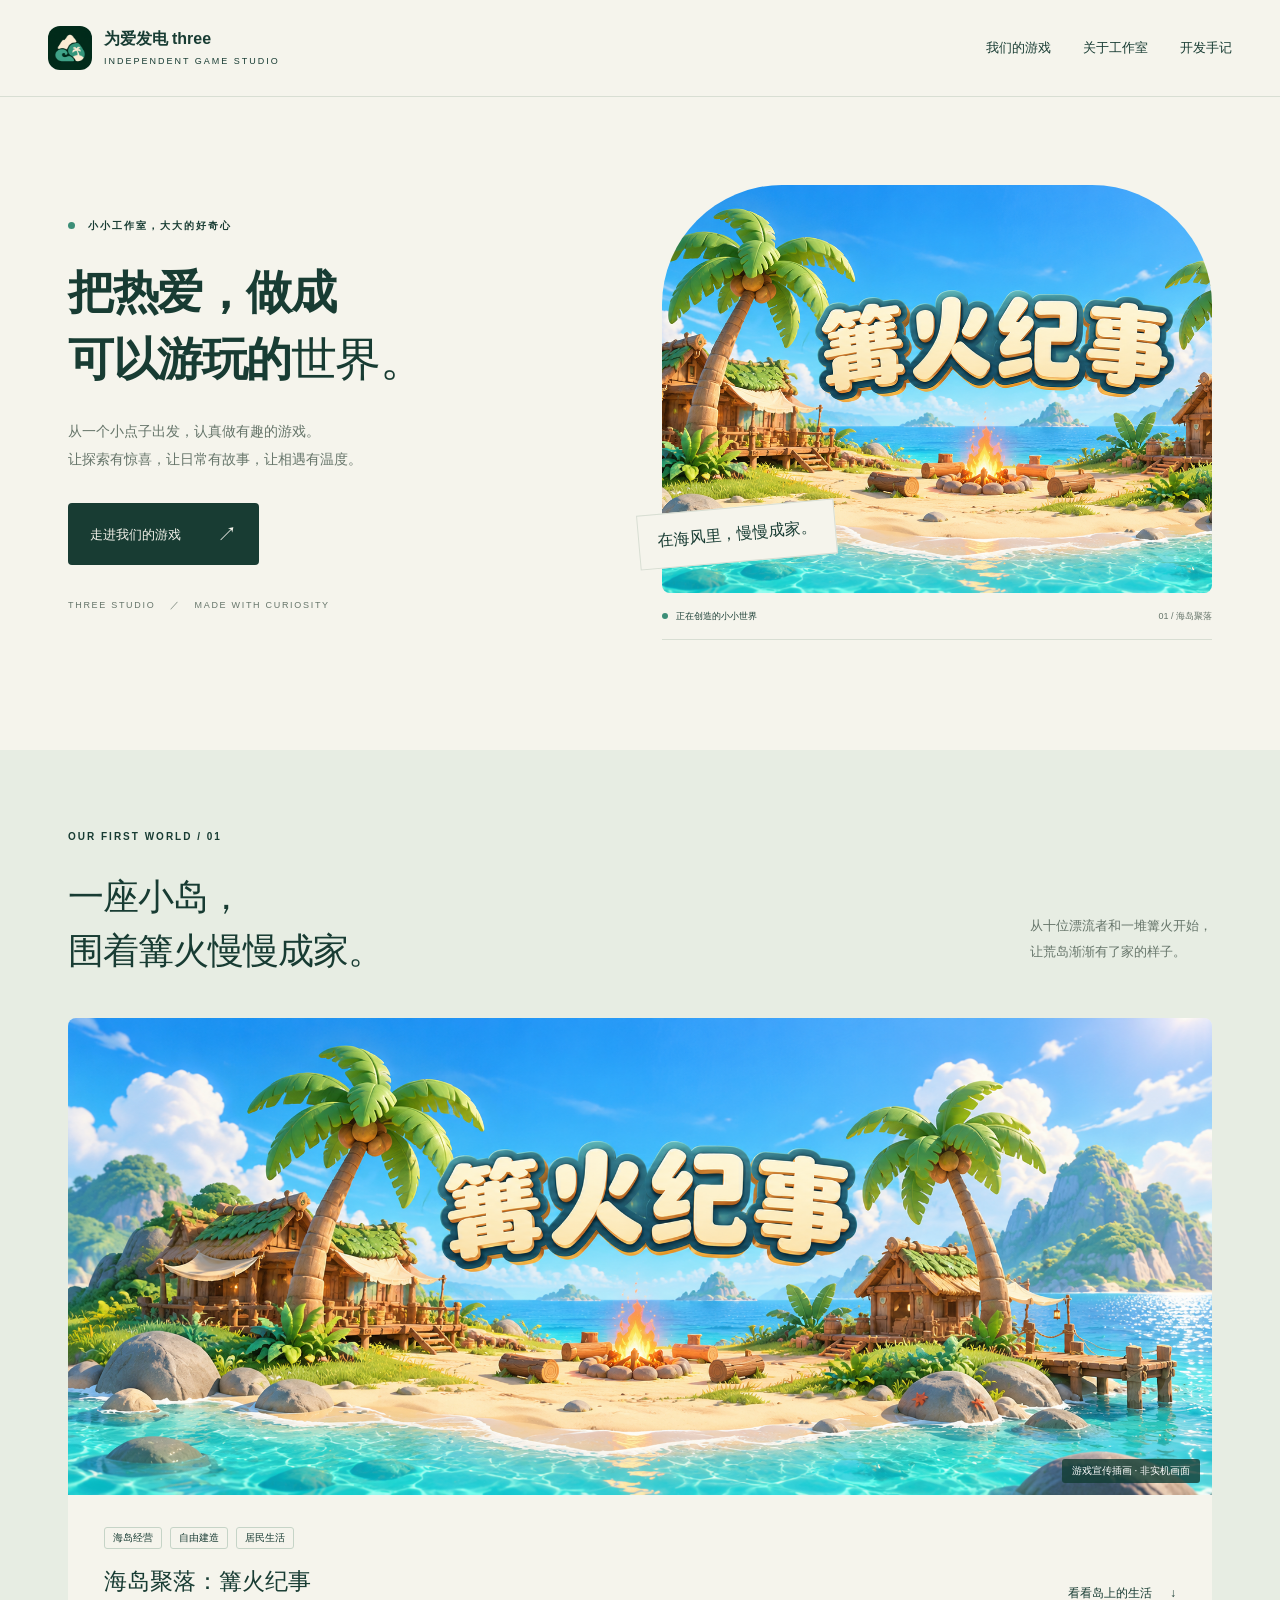
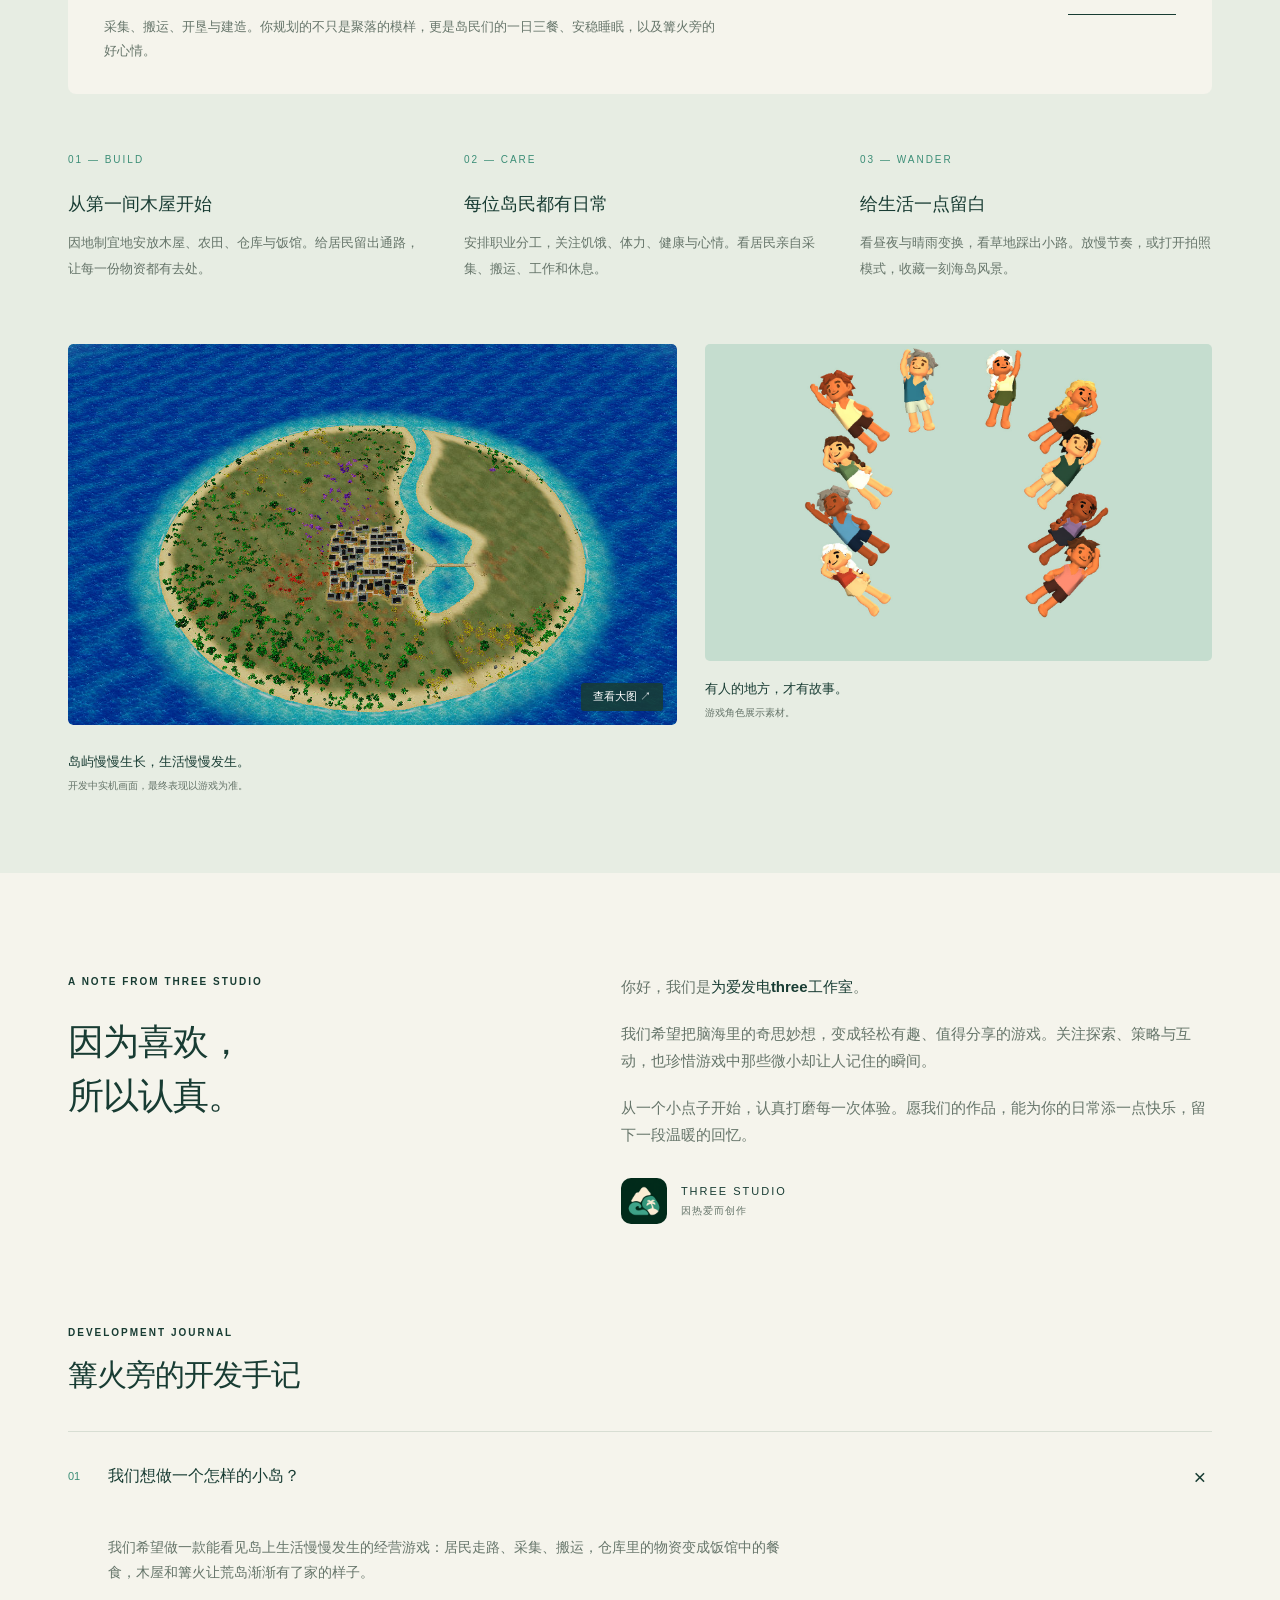
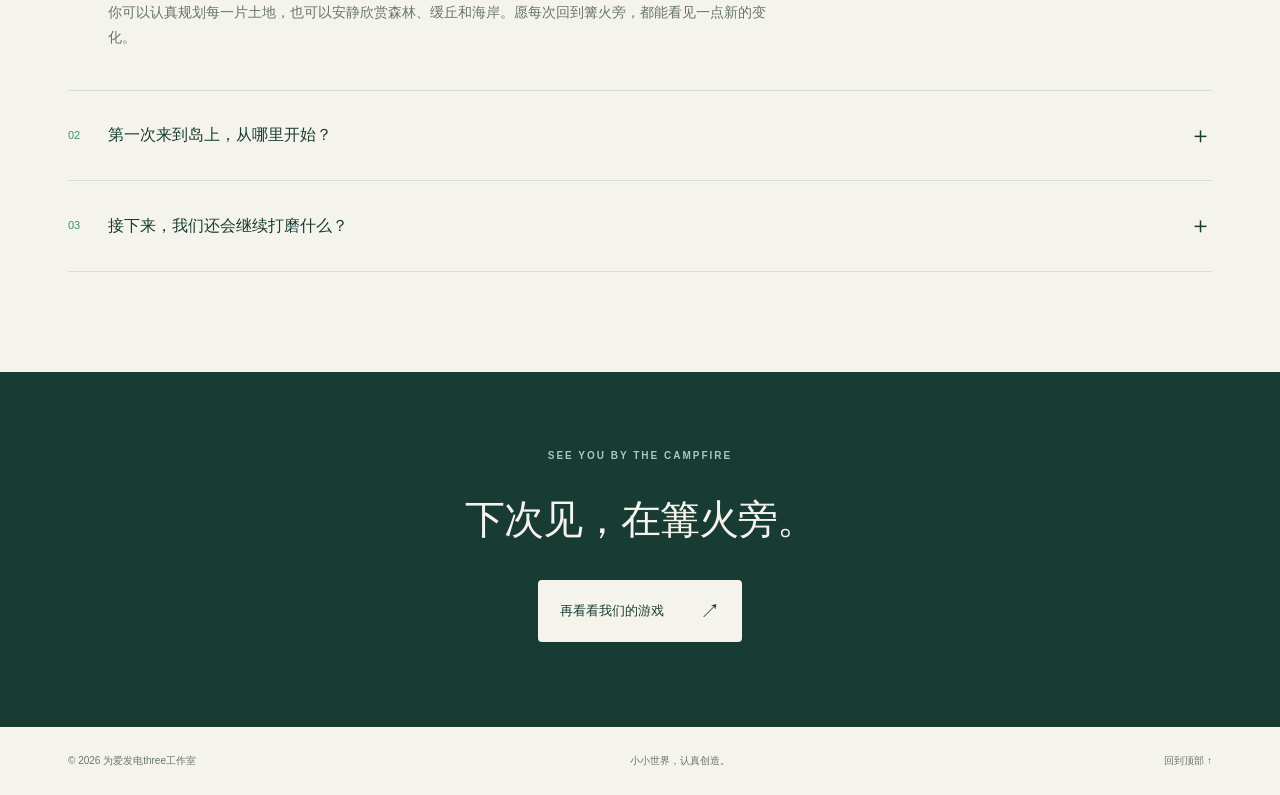
==== index.html @ 5812f164 "Publish Three Studio website" ====
<!doctype html>
<html lang="zh-CN">
<head>
<meta charset="utf-8"><meta name="viewport" content="width=device-width,initial-scale=1">
<title>为爱发电three工作室 · 把热爱，做成可以游玩的世界</title>
<meta name="description" content="为爱发电three工作室，因热爱而创作。了解我们的海岛生存经营游戏《海岛聚落：篝火纪事》，从一座篝火开始，慢慢建起有烟火气的家园。">
<meta name="theme-color" content="#123d34"><meta property="og:title" content="为爱发电three工作室"><meta property="og:description" content="把热爱，做成可以游玩的世界。探索《海岛聚落：篝火纪事》。"><meta property="og:type" content="website"><meta property="og:image" content="assets/game-cover.png">
<link rel="icon" type="image/png" href="assets/logo.png"><link rel="stylesheet" href="style.css">
</head>
<body>
<a class="skip" href="#main">跳到正文</a>
<header><a class="brand" href="#" aria-label="工作室首页"><img src="assets/logo.png" width="44" height="44" alt="三座岛屿组成的工作室标志"><span>为爱发电<span class="brand-three">three</span><small>INDEPENDENT GAME STUDIO</small></span></a><nav aria-label="主导航"><a href="#games">我们的游戏</a><a href="#about">关于工作室</a><a href="#news">开发手记</a></nav></header>
<main id="main">
<section class="hero wrap"><div class="hero-copy"><p class="eyebrow"><span></span> 小小工作室，大大的好奇心</p><h1>把热爱，做成<br>可以游玩的<span class="serif">世界。</span></h1><p class="lead">从一个小点子出发，认真做有趣的游戏。<br>让探索有惊喜，让日常有故事，让相遇有温度。</p><a class="button" href="#games">走进我们的游戏 <span aria-hidden="true">↗</span></a><p class="hero-note">THREE STUDIO <span>／</span> MADE WITH CURIOSITY</p></div><div class="hero-art"><img src="assets/game-cover.png" alt="篝火纪事宣传插画：海浪环绕着木屋、棕榈树与篝火" width="1942" height="809" fetchpriority="high"><div class="art-label"><span class="dot"></span> 正在创造的小小世界 <span>01 / 海岛聚落</span></div><span class="floating-label">在海风里，慢慢成家。</span></div></section>
<section id="games" class="game-section"><div class="wrap"><div class="section-heading"><div><p class="eyebrow">OUR FIRST WORLD / 01</p><h2>一座小岛，<br>围着篝火慢慢成家。</h2></div><p>从十位漂流者和一堆篝火开始，<br>让荒岛渐渐有了家的样子。</p></div><article class="game"><div class="game-cover"><img src="assets/game-cover.png" alt="《篝火纪事》海岛聚落宣传插画" width="1942" height="809" loading="lazy"><span class="image-label">游戏宣传插画 · 非实机画面</span></div><div class="game-info"><div><div class="tags"><span>海岛经营</span><span>自由建造</span><span>居民生活</span></div><h3>海岛聚落：篝火纪事</h3><p>采集、搬运、开垦与建造。你规划的不只是聚落的模样，更是岛民们的一日三餐、安稳睡眠，以及篝火旁的好心情。</p></div><a class="text-link" href="#island">看看岛上的生活 <span aria-hidden="true">↓</span></a></div></article>
<div id="island" class="features"><article><span class="number">01 — BUILD</span><h3>从第一间木屋开始</h3><p>因地制宜地安放木屋、农田、仓库与饭馆。给居民留出通路，让每一份物资都有去处。</p></article><article><span class="number">02 — CARE</span><h3>每位岛民都有日常</h3><p>安排职业分工，关注饥饿、体力、健康与心情。看居民亲自采集、搬运、工作和休息。</p></article><article><span class="number">03 — WANDER</span><h3>给生活一点留白</h3><p>看昼夜与晴雨变换，看草地踩出小路。放慢节奏，或打开拍照模式，收藏一刻海岛风景。</p></article></div>
<div class="gallery"><figure><button class="image-open" data-src="assets/gameplay.jpg" data-caption="游戏开发中实机画面 · 聚落全景" aria-label="放大聚落实机画面"><img src="assets/gameplay.jpg" alt="开发中实机截图：海湾两侧的地形、木桥和聚落建筑" width="1280" height="720" loading="lazy"><span>查看大图 ↗</span></button><figcaption>岛屿慢慢生长，生活慢慢发生。<small>开发中实机画面，最终表现以游戏为准。</small></figcaption></figure><figure class="residents"><img src="assets/residents.jpg" alt="风格各异的岛民角色向你挥手" width="1600" height="960" loading="lazy"><figcaption>有人的地方，才有故事。<small>游戏角色展示素材。</small></figcaption></figure></div></div></section>
<section id="about" class="about wrap"><div><p class="eyebrow">A NOTE FROM THREE STUDIO</p><h2>因为喜欢，<br>所以认真。</h2></div><div class="about-copy"><p>你好，我们是<strong>为爱发电three工作室</strong>。</p><p>我们希望把脑海里的奇思妙想，变成轻松有趣、值得分享的游戏。关注探索、策略与互动，也珍惜游戏中那些微小却让人记住的瞬间。</p><p>从一个小点子开始，认真打磨每一次体验。愿我们的作品，能为你的日常添一点快乐，留下一段温暖的回忆。</p><div class="signature"><img src="assets/logo.png" width="46" height="46" alt=""><span>THREE STUDIO<small>因热爱而创作</small></span></div></div></section>
<section id="news" class="journal wrap"><div class="journal-heading"><p class="eyebrow">DEVELOPMENT JOURNAL</p><h2>篝火旁的开发手记</h2></div><details open><summary><span>01</span><h3>我们想做一个怎样的小岛？</h3><span class="plus" aria-hidden="true">＋</span></summary><div class="journal-body"><p>我们希望做一款能看见岛上生活慢慢发生的经营游戏：居民走路、采集、搬运，仓库里的物资变成饭馆中的餐食，木屋和篝火让荒岛渐渐有了家的样子。</p><p>你可以认真规划每一片土地，也可以安静欣赏森林、缓丘和海岸。愿每次回到篝火旁，都能看见一点新的变化。</p></div></details><details><summary><span>02</span><h3>第一次来到岛上，从哪里开始？</h3><span class="plus" aria-hidden="true">＋</span></summary><div class="journal-body"><p>先建仓库，安排伐木和采摘，再建饭馆并安排厨师。随后补足木屋与食物来源，逐渐照顾好居民的温饱和日常需求。</p><p>建造时记得给大家留出通路。吃饭、睡觉和就诊，都需要居民真正走到相应的地方。</p></div></details><details><summary><span>03</span><h3>接下来，我们还会继续打磨什么？</h3><span class="plus" aria-hidden="true">＋</span></summary><div class="journal-body"><p>游戏仍在持续迭代。我们会继续打磨手机操作、场景表现、经营反馈与游玩平衡，让小岛生活变得更自然，也让每一次操作更顺手。</p><p>本页展示游戏内容与开发中的画面，不提供游戏下载或在线游玩入口。后续公开入口确定后，将在这里更新。</p></div></details></section>
<section class="closing"><p class="eyebrow">SEE YOU BY THE CAMPFIRE</p><h2>下次见，<span class="serif">在篝火旁。</span></h2><a href="#games" class="button light">再看看我们的游戏 <span aria-hidden="true">↗</span></a></section>
</main><footer class="wrap"><span>© <span id="year">2026</span> 为爱发电three工作室</span><span>小小世界，认真创造。</span><a href="#">回到顶部 ↑</a></footer>
<dialog id="viewer" aria-label="游戏画面预览"><button id="close-viewer" aria-label="关闭大图">关闭 ✕</button><img id="viewer-image" alt=""><p id="viewer-caption"></p></dialog><script src="script.js"></script>
</body></html>
---- style.css ----
:root{--paper:#f5f4ec;--ink:#183c33;--muted:#66756a;--jade:#3c8e77;--line:#d8ded3}*{box-sizing:border-box}html{scroll-behavior:smooth;scroll-padding-top:90px}body{margin:0;background:var(--paper);color:var(--ink);font-family:-apple-system,BlinkMacSystemFont,"PingFang SC","Microsoft YaHei",sans-serif;line-height:1.8}a{color:inherit;text-decoration:none}button{font:inherit}img{display:block;width:100%;height:auto}.wrap{max-width:1240px;margin:auto;padding:0 48px}header{max-width:1440px;margin:auto;padding:26px 48px;display:flex;align-items:center;justify-content:space-between;border-bottom:1px solid var(--line)}.brand{display:flex;gap:12px;align-items:center;font-size:16px;font-weight:650;line-height:1.3}.brand img{width:44px;border-radius:12px}.brand-three{margin-left:4px}.brand small{display:block;font-size:9px;letter-spacing:2px;margin-top:6px;font-weight:450}nav{display:flex;gap:32px;font-size:13px}nav a:hover,.text-link:hover{color:var(--jade)}.hero{display:grid;grid-template-columns:1fr 1fr;gap:44px;align-items:center;padding-top:88px;padding-bottom:96px}.eyebrow{font-size:10px;font-weight:600;letter-spacing:2px;margin:0 0 24px}.eyebrow>span{display:inline-block;background:var(--jade);width:7px;height:7px;border-radius:50%;margin-right:8px}.hero h1{font-size:clamp(32px,3.6vw,52px);font-weight:650;letter-spacing:-1.5px;line-height:1.45;margin:0 0 24px}.serif{font-family:"Songti SC","Noto Serif CJK SC",serif;font-weight:450}.lead{font-size:14px;color:var(--muted);line-height:2;margin:0 0 30px}.button{display:inline-flex;align-items:center;gap:36px;background:var(--ink);color:var(--paper);padding:13px 22px;font-size:13px;border-radius:4px;transition:background .2s,transform .2s}.button:hover{background:var(--jade);transform:translateY(-2px)}.button span{font-size:20px}.hero-note{font-size:9px;letter-spacing:1.7px;margin-top:32px;color:var(--muted)}.hero-note span{margin:0 10px}.hero-art{position:relative;padding-bottom:14px}.hero-art>img{height:408px;object-fit:cover;object-position:38% center;border-radius:120px 120px 8px 8px}.art-label{display:flex;align-items:center;gap:8px;font-size:9px;padding:15px 0;border-bottom:1px solid var(--line)}.art-label>span:last-child{margin-left:auto;color:var(--muted)}.dot{width:6px;height:6px;background:var(--jade);border-radius:50%}.floating-label{position:absolute;bottom:92px;left:-24px;background:var(--paper);padding:12px 18px;border:1px solid var(--line);font-family:"Songti SC",serif;font-size:16px;transform:rotate(-5deg)}.game-section{background:#e7ede3;padding:78px 0}.section-heading{display:flex;align-items:end;justify-content:space-between;margin-bottom:40px}h2{font-size:36px;font-weight:550;letter-spacing:-1px;line-height:1.5;margin:0}.section-heading>p{font-size:13px;color:var(--muted);line-height:2}.game{background:var(--paper);border-radius:8px;overflow:hidden}.game-cover{position:relative}.game-cover img{aspect-ratio:2.4;object-fit:cover}.image-label{position:absolute;right:12px;bottom:12px;padding:3px 10px;background:#123d34cf;border-radius:3px;color:white;font-size:10px}.game-info{display:flex;justify-content:space-between;align-items:center;padding:32px 36px;gap:36px}.tags{display:flex;gap:8px}.tags span{font-size:10px;padding:1px 8px;border:1px solid #c6d4c7;border-radius:3px}h3{font-size:23px;font-weight:550;margin:12px 0}.game-info p{font-size:13px;max-width:620px;color:var(--muted);margin-bottom:0}.text-link{font-size:12px;white-space:nowrap;border-bottom:1px solid var(--ink);padding:9px 0;display:flex;gap:18px}.features{display:grid;grid-template-columns:repeat(3,1fr);gap:44px;padding:50px 0}.number{font-size:10px;letter-spacing:2px;color:var(--jade)}.features h3{font-size:18px;margin:15px 0 10px}.features p{font-size:13px;color:var(--muted);margin:0;line-height:2}.gallery{display:grid;grid-template-columns:1.2fr 1fr;gap:28px;margin-top:12px}figure{margin:0}.gallery img{aspect-ratio:16/10;object-fit:cover;border-radius:5px}.image-open{width:100%;position:relative;border:0;padding:0;cursor:zoom-in;background:none;border-radius:5px;overflow:hidden}.image-open span{position:absolute;bottom:14px;right:14px;background:#183c33d9;color:white;padding:4px 12px;font-size:11px;border-radius:3px}.image-open img{transition:transform .4s}.image-open:hover img{transform:scale(1.03)}figcaption{font-size:13px;padding-top:16px}figcaption small{display:block;font-size:10px;color:var(--muted);margin-top:3px}.about{display:grid;grid-template-columns:1fr 1.25fr;gap:80px;padding-top:100px;padding-bottom:100px}.about-copy>p{font-size:15px;color:var(--muted);margin:0 0 20px}.about-copy strong{color:var(--ink);font-weight:550}.signature{display:flex;gap:14px;align-items:center;margin-top:30px;font-size:11px;letter-spacing:2px}.signature img{width:46px;border-radius:10px}.signature small{display:block;font-size:10px;letter-spacing:1px;color:var(--muted)}.journal{padding-bottom:100px}.journal-heading{padding-bottom:34px}.journal h2{font-size:30px}.journal .eyebrow{margin-bottom:10px}details{border-top:1px solid var(--line)}details:last-child{border-bottom:1px solid var(--line)}summary{list-style:none;display:flex;align-items:center;gap:28px;cursor:pointer;padding:24px 0}summary::-webkit-details-marker{display:none}summary>span:first-child{font-size:11px;color:var(--jade)}summary h3{font-size:16px;margin:0}.plus{margin-left:auto;font-size:23px;transition:transform .2s}details[open] .plus{transform:rotate(45deg)}.journal-body{max-width:760px;padding:0 40px 26px;font-size:14px;color:var(--muted)}.closing{text-align:center;padding:75px 24px 85px;background:var(--ink);color:var(--paper)}.closing h2{font-size:40px;margin-bottom:30px}.closing .eyebrow{color:#acc7b8}.button.light{background:var(--paper);color:var(--ink)}.button.light:hover{background:#d4e5d7}footer{display:flex;gap:24px;align-items:center;justify-content:space-between;font-size:10px;color:var(--muted);padding-top:25px!important;padding-bottom:25px!important}dialog{border:0;border-radius:8px;background:var(--paper);color:var(--ink);width:min(1100px,94vw);padding:16px}dialog::backdrop{background:#071e17dd}dialog img{max-height:75vh;object-fit:contain}dialog p{margin:10px 0 0;font-size:12px}#close-viewer{display:block;margin:0 0 12px auto;border:1px solid var(--line);background:none;color:var(--ink);padding:5px 14px;cursor:pointer}.skip{position:fixed;left:10px;top:-100px;background:var(--ink);color:white;z-index:5;padding:10px}.skip:focus{top:10px}a:focus-visible,button:focus-visible,summary:focus-visible{outline:3px solid var(--jade);outline-offset:5px}@media(min-width:1450px){.hero-art>img{height:440px}}@media(max-width:800px){header{padding:20px 24px}nav{gap:18px;font-size:11px}.wrap{padding-left:24px;padding-right:24px}.hero{padding-top:50px;padding-bottom:50px;gap:28px}.hero h1{font-size:32px}.hero-art>img{height:340px;border-radius:90px 90px 6px 6px}.floating-label{left:-15px;font-size:13px}.hero-note{font-size:8px;letter-spacing:1px}.section-heading>p{max-width:180px}.game-info{display:block;padding:24px}.text-link{width:max-content;margin-top:15px}.features{gap:24px}.about{gap:36px}.art-label{font-size:8px;flex-wrap:wrap}.art-label>span:last-child{margin-left:0}h2{font-size:30px}}@media(max-width:560px){header{align-items:start;gap:15px;flex-direction:column}.brand{font-size:15px}nav{width:100%;justify-content:space-between;padding-top:7px}.hero{grid-template-columns:1fr;padding-top:40px}.hero h1{font-size:38px}.hero-art{margin-top:10px}.hero-art>img{height:320px;border-radius:80px 80px 5px 5px}.floating-label{left:-8px}.section-heading{display:block}.section-heading>p{max-width:none;margin-top:20px}.game-section{padding:50px 0}.game-cover img{aspect-ratio:1.55}.game-info h3{font-size:22px}.features{grid-template-columns:1fr;padding:35px 0;gap:28px}.features article{border-bottom:1px solid #ccd6c9;padding-bottom:20px}.gallery{grid-template-columns:1fr;gap:28px}.about{grid-template-columns:1fr;gap:30px;padding-top:60px;padding-bottom:60px}.journal{padding-bottom:60px}.journal h2{font-size:25px}summary{gap:15px}summary h3{font-size:14px}.journal-body{padding:0 0 20px 28px}.closing h2{font-size:30px}footer{flex-wrap:wrap;gap:8px}footer>span:nth-child(2){display:none}footer a{margin-left:auto}}@media(prefers-reduced-motion:reduce){html{scroll-behavior:auto}*,*::before,*::after{transition:none!important}}
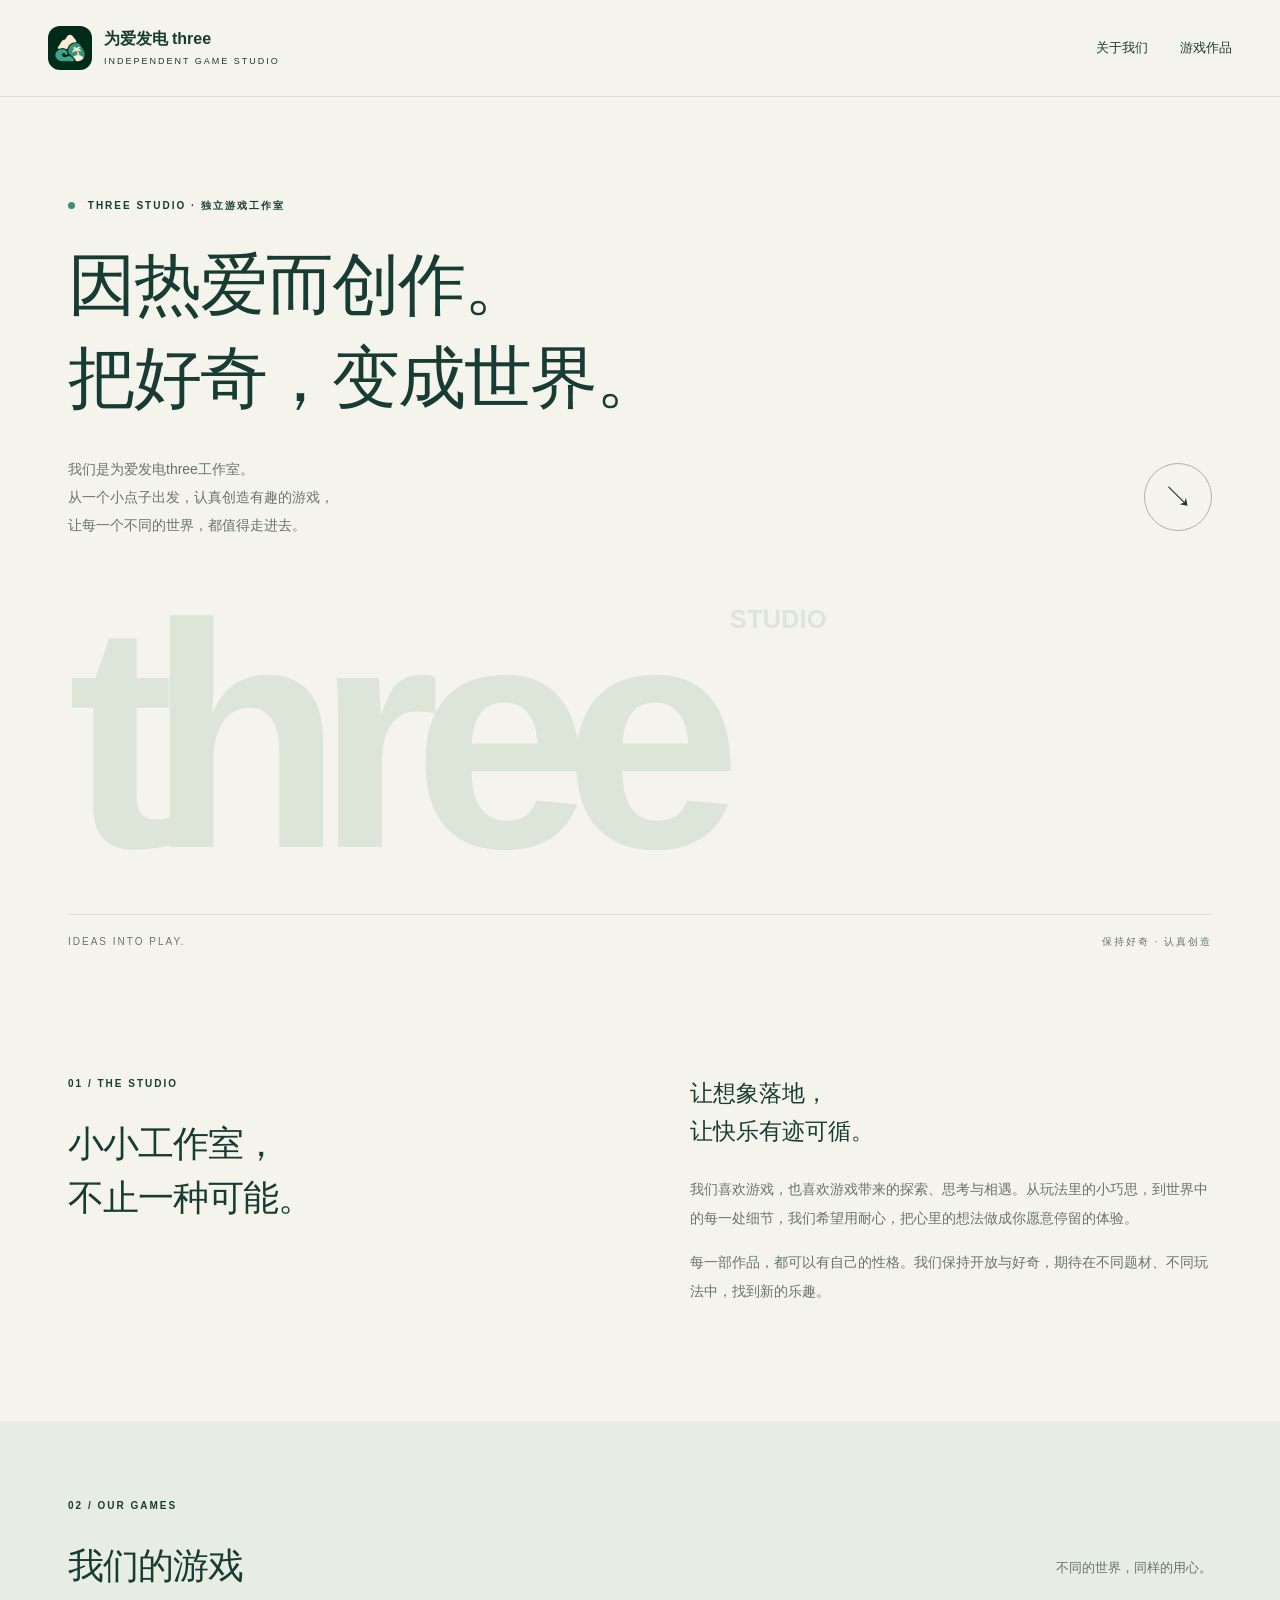
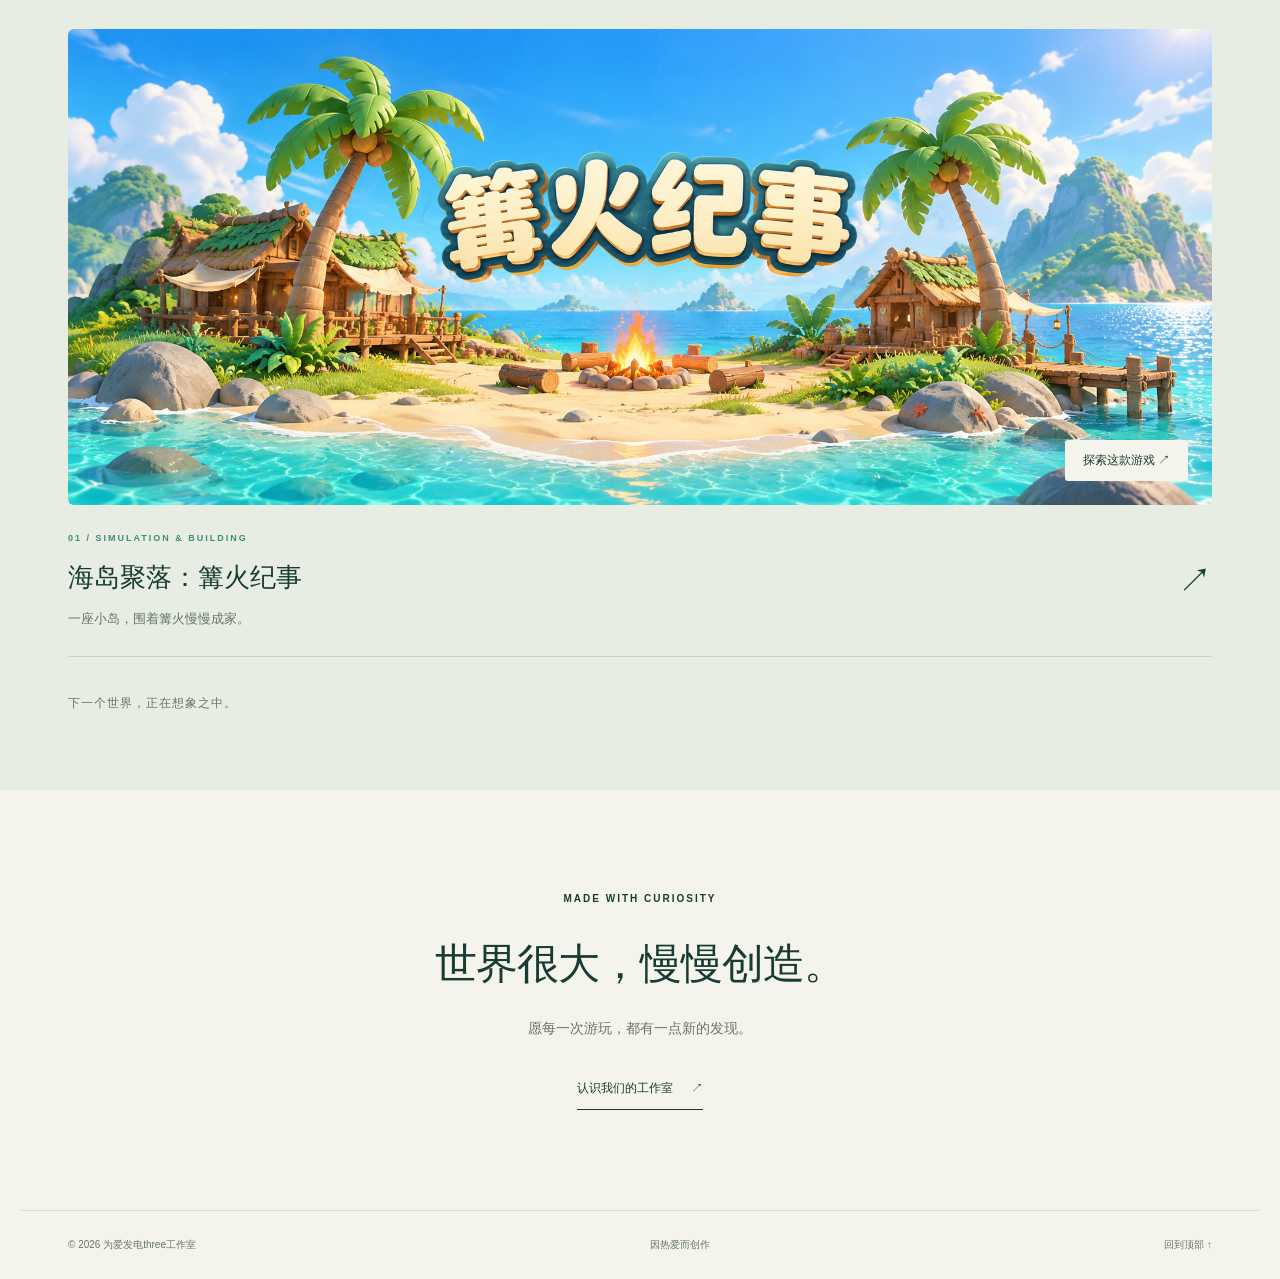
==== commit 1e032699: "Separate studio homepage and game detail pages" ====
--- a/index.html
+++ b/index.html
@@ -1,23 +1,7 @@
 <!doctype html>
-<html lang="zh-CN">
-<head>
-<meta charset="utf-8"><meta name="viewport" content="width=device-width,initial-scale=1">
-<title>为爱发电three工作室 · 把热爱，做成可以游玩的世界</title>
-<meta name="description" content="为爱发电three工作室，因热爱而创作。了解我们的海岛生存经营游戏《海岛聚落：篝火纪事》，从一座篝火开始，慢慢建起有烟火气的家园。">
-<meta name="theme-color" content="#123d34"><meta property="og:title" content="为爱发电three工作室"><meta property="og:description" content="把热爱，做成可以游玩的世界。探索《海岛聚落：篝火纪事》。"><meta property="og:type" content="website"><meta property="og:image" content="assets/game-cover.png">
-<link rel="icon" type="image/png" href="assets/logo.png"><link rel="stylesheet" href="style.css">
-</head>
-<body>
-<a class="skip" href="#main">跳到正文</a>
-<header><a class="brand" href="#" aria-label="工作室首页"><img src="assets/logo.png" width="44" height="44" alt="三座岛屿组成的工作室标志"><span>为爱发电<span class="brand-three">three</span><small>INDEPENDENT GAME STUDIO</small></span></a><nav aria-label="主导航"><a href="#games">我们的游戏</a><a href="#about">关于工作室</a><a href="#news">开发手记</a></nav></header>
-<main id="main">
-<section class="hero wrap"><div class="hero-copy"><p class="eyebrow"><span></span> 小小工作室，大大的好奇心</p><h1>把热爱，做成<br>可以游玩的<span class="serif">世界。</span></h1><p class="lead">从一个小点子出发，认真做有趣的游戏。<br>让探索有惊喜，让日常有故事，让相遇有温度。</p><a class="button" href="#games">走进我们的游戏 <span aria-hidden="true">↗</span></a><p class="hero-note">THREE STUDIO <span>／</span> MADE WITH CURIOSITY</p></div><div class="hero-art"><img src="assets/game-cover.png" alt="篝火纪事宣传插画：海浪环绕着木屋、棕榈树与篝火" width="1942" height="809" fetchpriority="high"><div class="art-label"><span class="dot"></span> 正在创造的小小世界 <span>01 / 海岛聚落</span></div><span class="floating-label">在海风里，慢慢成家。</span></div></section>
-<section id="games" class="game-section"><div class="wrap"><div class="section-heading"><div><p class="eyebrow">OUR FIRST WORLD / 01</p><h2>一座小岛，<br>围着篝火慢慢成家。</h2></div><p>从十位漂流者和一堆篝火开始，<br>让荒岛渐渐有了家的样子。</p></div><article class="game"><div class="game-cover"><img src="assets/game-cover.png" alt="《篝火纪事》海岛聚落宣传插画" width="1942" height="809" loading="lazy"><span class="image-label">游戏宣传插画 · 非实机画面</span></div><div class="game-info"><div><div class="tags"><span>海岛经营</span><span>自由建造</span><span>居民生活</span></div><h3>海岛聚落：篝火纪事</h3><p>采集、搬运、开垦与建造。你规划的不只是聚落的模样，更是岛民们的一日三餐、安稳睡眠，以及篝火旁的好心情。</p></div><a class="text-link" href="#island">看看岛上的生活 <span aria-hidden="true">↓</span></a></div></article>
-<div id="island" class="features"><article><span class="number">01 — BUILD</span><h3>从第一间木屋开始</h3><p>因地制宜地安放木屋、农田、仓库与饭馆。给居民留出通路，让每一份物资都有去处。</p></article><article><span class="number">02 — CARE</span><h3>每位岛民都有日常</h3><p>安排职业分工，关注饥饿、体力、健康与心情。看居民亲自采集、搬运、工作和休息。</p></article><article><span class="number">03 — WANDER</span><h3>给生活一点留白</h3><p>看昼夜与晴雨变换，看草地踩出小路。放慢节奏，或打开拍照模式，收藏一刻海岛风景。</p></article></div>
-<div class="gallery"><figure><button class="image-open" data-src="assets/gameplay.jpg" data-caption="游戏开发中实机画面 · 聚落全景" aria-label="放大聚落实机画面"><img src="assets/gameplay.jpg" alt="开发中实机截图：海湾两侧的地形、木桥和聚落建筑" width="1280" height="720" loading="lazy"><span>查看大图 ↗</span></button><figcaption>岛屿慢慢生长，生活慢慢发生。<small>开发中实机画面，最终表现以游戏为准。</small></figcaption></figure><figure class="residents"><img src="assets/residents.jpg" alt="风格各异的岛民角色向你挥手" width="1600" height="960" loading="lazy"><figcaption>有人的地方，才有故事。<small>游戏角色展示素材。</small></figcaption></figure></div></div></section>
-<section id="about" class="about wrap"><div><p class="eyebrow">A NOTE FROM THREE STUDIO</p><h2>因为喜欢，<br>所以认真。</h2></div><div class="about-copy"><p>你好，我们是<strong>为爱发电three工作室</strong>。</p><p>我们希望把脑海里的奇思妙想，变成轻松有趣、值得分享的游戏。关注探索、策略与互动，也珍惜游戏中那些微小却让人记住的瞬间。</p><p>从一个小点子开始，认真打磨每一次体验。愿我们的作品，能为你的日常添一点快乐，留下一段温暖的回忆。</p><div class="signature"><img src="assets/logo.png" width="46" height="46" alt=""><span>THREE STUDIO<small>因热爱而创作</small></span></div></div></section>
-<section id="news" class="journal wrap"><div class="journal-heading"><p class="eyebrow">DEVELOPMENT JOURNAL</p><h2>篝火旁的开发手记</h2></div><details open><summary><span>01</span><h3>我们想做一个怎样的小岛？</h3><span class="plus" aria-hidden="true">＋</span></summary><div class="journal-body"><p>我们希望做一款能看见岛上生活慢慢发生的经营游戏：居民走路、采集、搬运，仓库里的物资变成饭馆中的餐食，木屋和篝火让荒岛渐渐有了家的样子。</p><p>你可以认真规划每一片土地，也可以安静欣赏森林、缓丘和海岸。愿每次回到篝火旁，都能看见一点新的变化。</p></div></details><details><summary><span>02</span><h3>第一次来到岛上，从哪里开始？</h3><span class="plus" aria-hidden="true">＋</span></summary><div class="journal-body"><p>先建仓库，安排伐木和采摘，再建饭馆并安排厨师。随后补足木屋与食物来源，逐渐照顾好居民的温饱和日常需求。</p><p>建造时记得给大家留出通路。吃饭、睡觉和就诊，都需要居民真正走到相应的地方。</p></div></details><details><summary><span>03</span><h3>接下来，我们还会继续打磨什么？</h3><span class="plus" aria-hidden="true">＋</span></summary><div class="journal-body"><p>游戏仍在持续迭代。我们会继续打磨手机操作、场景表现、经营反馈与游玩平衡，让小岛生活变得更自然，也让每一次操作更顺手。</p><p>本页展示游戏内容与开发中的画面，不提供游戏下载或在线游玩入口。后续公开入口确定后，将在这里更新。</p></div></details></section>
-<section class="closing"><p class="eyebrow">SEE YOU BY THE CAMPFIRE</p><h2>下次见，<span class="serif">在篝火旁。</span></h2><a href="#games" class="button light">再看看我们的游戏 <span aria-hidden="true">↗</span></a></section>
-</main><footer class="wrap"><span>© <span id="year">2026</span> 为爱发电three工作室</span><span>小小世界，认真创造。</span><a href="#">回到顶部 ↑</a></footer>
-<dialog id="viewer" aria-label="游戏画面预览"><button id="close-viewer" aria-label="关闭大图">关闭 ✕</button><img id="viewer-image" alt=""><p id="viewer-caption"></p></dialog><script src="script.js"></script>
-</body></html>
+<html lang="zh-CN"><head><meta charset="utf-8"><meta name="viewport" content="width=device-width,initial-scale=1"><title>为爱发电three工作室 · 因热爱而创作</title><meta name="description" content="为爱发电three工作室官网。我们从好奇出发，认真创造有趣的游戏。了解工作室与我们的游戏作品。"><meta name="theme-color" content="#183c33"><meta property="og:title" content="为爱发电three工作室"><meta property="og:description" content="因热爱而创作。把好奇，变成可以游玩的世界。"><meta property="og:type" content="website"><meta property="og:image" content="assets/logo.png"><link rel="icon" href="assets/logo.png"><link rel="stylesheet" href="style.css"></head>
+<body class="studio-home"><a class="skip" href="#main">跳到正文</a><header><a class="brand" href="./" aria-label="工作室首页"><img src="assets/logo.png" width="44" height="44" alt="工作室标志"><span>为爱发电<span class="brand-three">three</span><small>INDEPENDENT GAME STUDIO</small></span></a><nav aria-label="主导航"><a href="#about">关于我们</a><a href="#games">游戏作品</a></nav></header>
+<main id="main"><section class="studio-hero wrap"><p class="eyebrow"><span></span> THREE STUDIO · 独立游戏工作室</p><h1>因热爱<span class="serif">而创作。</span><br>把好奇，变成世界。</h1><div class="hero-bottom"><p>我们是为爱发电three工作室。<br>从一个小点子出发，认真创造有趣的游戏，<br>让每一个不同的世界，都值得走进去。</p><a href="#games" class="circle-link" aria-label="探索游戏作品">↘</a></div><div class="studio-wordmark" aria-hidden="true">three<span>STUDIO</span></div><div class="hero-baseline"><span>IDEAS INTO PLAY.</span><span>保持好奇 · 认真创造</span></div></section>
+<section id="about" class="studio-about wrap"><div><p class="eyebrow">01 / THE STUDIO</p><h2>小小工作室，<br>不止一种可能。</h2></div><div><p class="about-lead">让想象落地，<br>让快乐有迹可循。</p><p>我们喜欢游戏，也喜欢游戏带来的探索、思考与相遇。从玩法里的小巧思，到世界中的每一处细节，我们希望用耐心，把心里的想法做成你愿意停留的体验。</p><p>每一部作品，都可以有自己的性格。我们保持开放与好奇，期待在不同题材、不同玩法中，找到新的乐趣。</p></div></section>
+<section id="games" class="portfolio-section"><div class="wrap"><div class="portfolio-heading"><div><p class="eyebrow">02 / OUR GAMES</p><h2>我们的游戏</h2></div><p>不同的世界，同样的用心。</p></div><a class="portfolio-game" href="games/campfire/" aria-label="查看海岛聚落：篝火纪事游戏介绍"><div class="portfolio-image"><img src="assets/game-cover.png" alt="海岛聚落：篝火纪事宣传插画" width="1942" height="809" loading="lazy"><span class="portfolio-enter">探索这款游戏 ↗</span></div><div class="portfolio-info"><div><p class="eyebrow">01 / SIMULATION & BUILDING</p><h3>海岛聚落：篝火纪事</h3><p>一座小岛，围着篝火慢慢成家。</p></div><span class="game-arrow" aria-hidden="true">↗</span></div></a><p class="portfolio-note">下一个世界，正在想象之中。</p></div></section>
+<section class="studio-outro wrap"><p class="eyebrow">MADE WITH CURIOSITY</p><h2>世界很大，<span class="serif">慢慢创造。</span></h2><p>愿每一次游玩，都有一点新的发现。</p><a href="#about" class="text-link">认识我们的工作室 <span aria-hidden="true">↗</span></a></section></main><footer class="wrap"><span>© <span id="year">2026</span> 为爱发电three工作室</span><span>因热爱而创作</span><a href="#">回到顶部 ↑</a></footer><script src="script.js"></script></body></html>
--- a/style.css
+++ b/style.css
@@ -1 +1,3 @@
 :root{--paper:#f5f4ec;--ink:#183c33;--muted:#66756a;--jade:#3c8e77;--line:#d8ded3}*{box-sizing:border-box}html{scroll-behavior:smooth;scroll-padding-top:90px}body{margin:0;background:var(--paper);color:var(--ink);font-family:-apple-system,BlinkMacSystemFont,"PingFang SC","Microsoft YaHei",sans-serif;line-height:1.8}a{color:inherit;text-decoration:none}button{font:inherit}img{display:block;width:100%;height:auto}.wrap{max-width:1240px;margin:auto;padding:0 48px}header{max-width:1440px;margin:auto;padding:26px 48px;display:flex;align-items:center;justify-content:space-between;border-bottom:1px solid var(--line)}.brand{display:flex;gap:12px;align-items:center;font-size:16px;font-weight:650;line-height:1.3}.brand img{width:44px;border-radius:12px}.brand-three{margin-left:4px}.brand small{display:block;font-size:9px;letter-spacing:2px;margin-top:6px;font-weight:450}nav{display:flex;gap:32px;font-size:13px}nav a:hover,.text-link:hover{color:var(--jade)}.hero{display:grid;grid-template-columns:1fr 1fr;gap:44px;align-items:center;padding-top:88px;padding-bottom:96px}.eyebrow{font-size:10px;font-weight:600;letter-spacing:2px;margin:0 0 24px}.eyebrow>span{display:inline-block;background:var(--jade);width:7px;height:7px;border-radius:50%;margin-right:8px}.hero h1{font-size:clamp(32px,3.6vw,52px);font-weight:650;letter-spacing:-1.5px;line-height:1.45;margin:0 0 24px}.serif{font-family:"Songti SC","Noto Serif CJK SC",serif;font-weight:450}.lead{font-size:14px;color:var(--muted);line-height:2;margin:0 0 30px}.button{display:inline-flex;align-items:center;gap:36px;background:var(--ink);color:var(--paper);padding:13px 22px;font-size:13px;border-radius:4px;transition:background .2s,transform .2s}.button:hover{background:var(--jade);transform:translateY(-2px)}.button span{font-size:20px}.hero-note{font-size:9px;letter-spacing:1.7px;margin-top:32px;color:var(--muted)}.hero-note span{margin:0 10px}.hero-art{position:relative;padding-bottom:14px}.hero-art>img{height:408px;object-fit:cover;object-position:38% center;border-radius:120px 120px 8px 8px}.art-label{display:flex;align-items:center;gap:8px;font-size:9px;padding:15px 0;border-bottom:1px solid var(--line)}.art-label>span:last-child{margin-left:auto;color:var(--muted)}.dot{width:6px;height:6px;background:var(--jade);border-radius:50%}.floating-label{position:absolute;bottom:92px;left:-24px;background:var(--paper);padding:12px 18px;border:1px solid var(--line);font-family:"Songti SC",serif;font-size:16px;transform:rotate(-5deg)}.game-section{background:#e7ede3;padding:78px 0}.section-heading{display:flex;align-items:end;justify-content:space-between;margin-bottom:40px}h2{font-size:36px;font-weight:550;letter-spacing:-1px;line-height:1.5;margin:0}.section-heading>p{font-size:13px;color:var(--muted);line-height:2}.game{background:var(--paper);border-radius:8px;overflow:hidden}.game-cover{position:relative}.game-cover img{aspect-ratio:2.4;object-fit:cover}.image-label{position:absolute;right:12px;bottom:12px;padding:3px 10px;background:#123d34cf;border-radius:3px;color:white;font-size:10px}.game-info{display:flex;justify-content:space-between;align-items:center;padding:32px 36px;gap:36px}.tags{display:flex;gap:8px}.tags span{font-size:10px;padding:1px 8px;border:1px solid #c6d4c7;border-radius:3px}h3{font-size:23px;font-weight:550;margin:12px 0}.game-info p{font-size:13px;max-width:620px;color:var(--muted);margin-bottom:0}.text-link{font-size:12px;white-space:nowrap;border-bottom:1px solid var(--ink);padding:9px 0;display:flex;gap:18px}.features{display:grid;grid-template-columns:repeat(3,1fr);gap:44px;padding:50px 0}.number{font-size:10px;letter-spacing:2px;color:var(--jade)}.features h3{font-size:18px;margin:15px 0 10px}.features p{font-size:13px;color:var(--muted);margin:0;line-height:2}.gallery{display:grid;grid-template-columns:1.2fr 1fr;gap:28px;margin-top:12px}figure{margin:0}.gallery img{aspect-ratio:16/10;object-fit:cover;border-radius:5px}.image-open{width:100%;position:relative;border:0;padding:0;cursor:zoom-in;background:none;border-radius:5px;overflow:hidden}.image-open span{position:absolute;bottom:14px;right:14px;background:#183c33d9;color:white;padding:4px 12px;font-size:11px;border-radius:3px}.image-open img{transition:transform .4s}.image-open:hover img{transform:scale(1.03)}figcaption{font-size:13px;padding-top:16px}figcaption small{display:block;font-size:10px;color:var(--muted);margin-top:3px}.about{display:grid;grid-template-columns:1fr 1.25fr;gap:80px;padding-top:100px;padding-bottom:100px}.about-copy>p{font-size:15px;color:var(--muted);margin:0 0 20px}.about-copy strong{color:var(--ink);font-weight:550}.signature{display:flex;gap:14px;align-items:center;margin-top:30px;font-size:11px;letter-spacing:2px}.signature img{width:46px;border-radius:10px}.signature small{display:block;font-size:10px;letter-spacing:1px;color:var(--muted)}.journal{padding-bottom:100px}.journal-heading{padding-bottom:34px}.journal h2{font-size:30px}.journal .eyebrow{margin-bottom:10px}details{border-top:1px solid var(--line)}details:last-child{border-bottom:1px solid var(--line)}summary{list-style:none;display:flex;align-items:center;gap:28px;cursor:pointer;padding:24px 0}summary::-webkit-details-marker{display:none}summary>span:first-child{font-size:11px;color:var(--jade)}summary h3{font-size:16px;margin:0}.plus{margin-left:auto;font-size:23px;transition:transform .2s}details[open] .plus{transform:rotate(45deg)}.journal-body{max-width:760px;padding:0 40px 26px;font-size:14px;color:var(--muted)}.closing{text-align:center;padding:75px 24px 85px;background:var(--ink);color:var(--paper)}.closing h2{font-size:40px;margin-bottom:30px}.closing .eyebrow{color:#acc7b8}.button.light{background:var(--paper);color:var(--ink)}.button.light:hover{background:#d4e5d7}footer{display:flex;gap:24px;align-items:center;justify-content:space-between;font-size:10px;color:var(--muted);padding-top:25px!important;padding-bottom:25px!important}dialog{border:0;border-radius:8px;background:var(--paper);color:var(--ink);width:min(1100px,94vw);padding:16px}dialog::backdrop{background:#071e17dd}dialog img{max-height:75vh;object-fit:contain}dialog p{margin:10px 0 0;font-size:12px}#close-viewer{display:block;margin:0 0 12px auto;border:1px solid var(--line);background:none;color:var(--ink);padding:5px 14px;cursor:pointer}.skip{position:fixed;left:10px;top:-100px;background:var(--ink);color:white;z-index:5;padding:10px}.skip:focus{top:10px}a:focus-visible,button:focus-visible,summary:focus-visible{outline:3px solid var(--jade);outline-offset:5px}@media(min-width:1450px){.hero-art>img{height:440px}}@media(max-width:800px){header{padding:20px 24px}nav{gap:18px;font-size:11px}.wrap{padding-left:24px;padding-right:24px}.hero{padding-top:50px;padding-bottom:50px;gap:28px}.hero h1{font-size:32px}.hero-art>img{height:340px;border-radius:90px 90px 6px 6px}.floating-label{left:-15px;font-size:13px}.hero-note{font-size:8px;letter-spacing:1px}.section-heading>p{max-width:180px}.game-info{display:block;padding:24px}.text-link{width:max-content;margin-top:15px}.features{gap:24px}.about{gap:36px}.art-label{font-size:8px;flex-wrap:wrap}.art-label>span:last-child{margin-left:0}h2{font-size:30px}}@media(max-width:560px){header{align-items:start;gap:15px;flex-direction:column}.brand{font-size:15px}nav{width:100%;justify-content:space-between;padding-top:7px}.hero{grid-template-columns:1fr;padding-top:40px}.hero h1{font-size:38px}.hero-art{margin-top:10px}.hero-art>img{height:320px;border-radius:80px 80px 5px 5px}.floating-label{left:-8px}.section-heading{display:block}.section-heading>p{max-width:none;margin-top:20px}.game-section{padding:50px 0}.game-cover img{aspect-ratio:1.55}.game-info h3{font-size:22px}.features{grid-template-columns:1fr;padding:35px 0;gap:28px}.features article{border-bottom:1px solid #ccd6c9;padding-bottom:20px}.gallery{grid-template-columns:1fr;gap:28px}.about{grid-template-columns:1fr;gap:30px;padding-top:60px;padding-bottom:60px}.journal{padding-bottom:60px}.journal h2{font-size:25px}summary{gap:15px}summary h3{font-size:14px}.journal-body{padding:0 0 20px 28px}.closing h2{font-size:30px}footer{flex-wrap:wrap;gap:8px}footer>span:nth-child(2){display:none}footer a{margin-left:auto}}@media(prefers-reduced-motion:reduce){html{scroll-behavior:auto}*,*::before,*::after{transition:none!important}}
+/* Studio identity and portfolio */
+.studio-hero{padding-top:100px;padding-bottom:24px;position:relative;overflow:hidden}.studio-hero h1{font-size:clamp(42px,5.3vw,76px);font-weight:550;line-height:1.35;letter-spacing:-2px;margin:0 0 32px}.hero-bottom{display:flex;justify-content:space-between;align-items:center}.hero-bottom p{font-size:14px;line-height:2;color:var(--muted);margin:0}.circle-link{border:1px solid #a5b6a6;border-radius:50%;width:68px;height:68px;display:grid;place-items:center;font-size:30px;transition:background .2s}.circle-link:hover{background:#e1e8dc}.studio-wordmark{font-family:Arial,Helvetica,sans-serif;font-weight:750;font-size:clamp(150px,25vw,350px);line-height:.95;letter-spacing:-.085em;color:#dce5d8;margin:45px 0 26px;user-select:none}.studio-wordmark>span{font-size:.08em;letter-spacing:0;vertical-align:top;display:inline-block;margin: .9em 0 0 .6em}.hero-baseline{display:flex;justify-content:space-between;padding:18px 0 0;border-top:1px solid var(--line);font-size:10px;letter-spacing:2px;color:var(--muted)}.studio-about{display:grid;grid-template-columns:1fr 1fr;gap:100px;padding-top:100px;padding-bottom:100px}.studio-about h2{font-size:36px}.studio-about>div>p:not(.eyebrow):not(.about-lead){font-size:14px;color:var(--muted);line-height:2.1}.studio-about .about-lead{font-size:23px;margin:0 0 24px;line-height:1.65}.portfolio-section{padding:76px 0;background:#e7ede3}.portfolio-heading{display:flex;align-items:end;justify-content:space-between;margin-bottom:36px}.portfolio-heading h2{font-size:36px}.portfolio-heading>p{font-size:13px;color:var(--muted)}.portfolio-game{display:block}.portfolio-image{position:relative;overflow:hidden;border-radius:6px}.portfolio-image img{width:100%;aspect-ratio:2.4;object-fit:cover;transition:transform .6s}.portfolio-game:hover img{transform:scale(1.025)}.portfolio-enter{position:absolute;bottom:24px;right:24px;background:var(--paper);padding:10px 18px;border-radius:3px;font-size:12px}.portfolio-info{display:flex;justify-content:space-between;align-items:center;padding:25px 0;border-bottom:1px solid #c9d4c4}.portfolio-info .eyebrow{font-size:9px;margin-bottom:8px;color:var(--jade)}.portfolio-info h3{font-size:26px;margin:0 0 6px}.portfolio-info p:last-child{font-size:13px;color:var(--muted);margin:0}.game-arrow{font-size:34px}.portfolio-note{font-size:12px;letter-spacing:1px;color:var(--muted);padding-top:24px;margin-bottom:0}.studio-outro{padding-top:100px;padding-bottom:100px;text-align:center}.studio-outro h2{font-size:42px}.studio-outro>p:not(.eyebrow){font-size:14px;color:var(--muted);margin:20px 0 28px}.studio-outro .text-link{width:max-content;margin:auto}.studio-home footer{border-top:1px solid var(--line)}.game-intro{padding-top:45px;padding-bottom:65px}.back-link{font-size:12px;color:var(--muted);display:inline-block;margin-bottom:50px}.game-intro .eyebrow{margin-bottom:16px}.game-intro h1{font-size:clamp(30px,4vw,52px);font-weight:550;line-height:1.4;margin:0 0 22px}.game-intro h1>span{font-weight:400}.game-intro .lead{margin-bottom:22px}@media(max-width:800px){.studio-hero{padding-top:65px}.studio-about{gap:50px;padding-top:75px;padding-bottom:75px}.studio-about h2{font-size:30px}.studio-wordmark{margin-top:40px}.portfolio-info h3{font-size:23px}}@media(max-width:560px){.studio-hero{padding-top:50px}.studio-hero h1{font-size:38px;letter-spacing:-1.5px}.hero-bottom{gap:10px}.hero-bottom p{font-size:12px}.circle-link{flex-shrink:0;width:46px;height:46px;font-size:24px}.studio-wordmark{font-size:28vw;letter-spacing:-.075em;margin:45px 0 25px}.hero-baseline{font-size:8px;letter-spacing:1px}.studio-about{grid-template-columns:1fr;gap:30px;padding-top:60px;padding-bottom:60px}.portfolio-section{padding:48px 0}.portfolio-heading{display:block;margin-bottom:24px}.portfolio-heading h2{font-size:30px}.portfolio-heading>p{margin-top:12px}.portfolio-image img{aspect-ratio:2.1}.portfolio-enter{right:12px;bottom:12px;padding:6px 10px;font-size:10px}.portfolio-info h3{font-size:21px}.portfolio-info{gap:10px}.game-arrow{font-size:26px}.studio-outro{padding-top:70px;padding-bottom:70px}.studio-outro h2{font-size:30px}.game-intro{padding-bottom:40px}.game-intro h1>span{display:block}.back-link{margin-bottom:30px}}
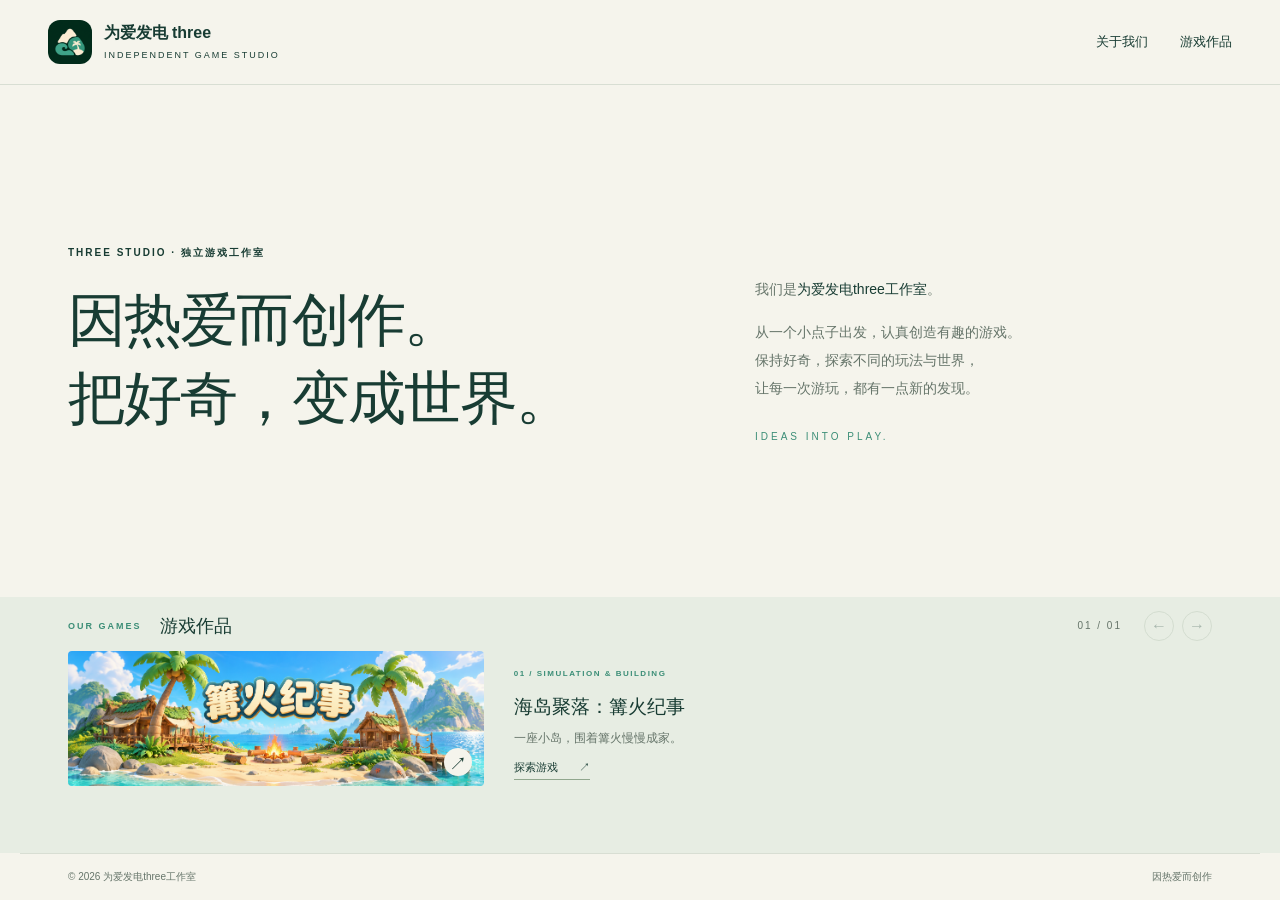
==== commit 1404d366: "Create single-screen studio homepage with horizontal game shelf" ====
--- a/index.html
+++ b/index.html
@@ -1,7 +1,4 @@
 <!doctype html>
 <html lang="zh-CN"><head><meta charset="utf-8"><meta name="viewport" content="width=device-width,initial-scale=1"><title>为爱发电three工作室 · 因热爱而创作</title><meta name="description" content="为爱发电three工作室官网。我们从好奇出发，认真创造有趣的游戏。了解工作室与我们的游戏作品。"><meta name="theme-color" content="#183c33"><meta property="og:title" content="为爱发电three工作室"><meta property="og:description" content="因热爱而创作。把好奇，变成可以游玩的世界。"><meta property="og:type" content="website"><meta property="og:image" content="assets/logo.png"><link rel="icon" href="assets/logo.png"><link rel="stylesheet" href="style.css"></head>
-<body class="studio-home"><a class="skip" href="#main">跳到正文</a><header><a class="brand" href="./" aria-label="工作室首页"><img src="assets/logo.png" width="44" height="44" alt="工作室标志"><span>为爱发电<span class="brand-three">three</span><small>INDEPENDENT GAME STUDIO</small></span></a><nav aria-label="主导航"><a href="#about">关于我们</a><a href="#games">游戏作品</a></nav></header>
-<main id="main"><section class="studio-hero wrap"><p class="eyebrow"><span></span> THREE STUDIO · 独立游戏工作室</p><h1>因热爱<span class="serif">而创作。</span><br>把好奇，变成世界。</h1><div class="hero-bottom"><p>我们是为爱发电three工作室。<br>从一个小点子出发，认真创造有趣的游戏，<br>让每一个不同的世界，都值得走进去。</p><a href="#games" class="circle-link" aria-label="探索游戏作品">↘</a></div><div class="studio-wordmark" aria-hidden="true">three<span>STUDIO</span></div><div class="hero-baseline"><span>IDEAS INTO PLAY.</span><span>保持好奇 · 认真创造</span></div></section>
-<section id="about" class="studio-about wrap"><div><p class="eyebrow">01 / THE STUDIO</p><h2>小小工作室，<br>不止一种可能。</h2></div><div><p class="about-lead">让想象落地，<br>让快乐有迹可循。</p><p>我们喜欢游戏，也喜欢游戏带来的探索、思考与相遇。从玩法里的小巧思，到世界中的每一处细节，我们希望用耐心，把心里的想法做成你愿意停留的体验。</p><p>每一部作品，都可以有自己的性格。我们保持开放与好奇，期待在不同题材、不同玩法中，找到新的乐趣。</p></div></section>
-<section id="games" class="portfolio-section"><div class="wrap"><div class="portfolio-heading"><div><p class="eyebrow">02 / OUR GAMES</p><h2>我们的游戏</h2></div><p>不同的世界，同样的用心。</p></div><a class="portfolio-game" href="games/campfire/" aria-label="查看海岛聚落：篝火纪事游戏介绍"><div class="portfolio-image"><img src="assets/game-cover.png" alt="海岛聚落：篝火纪事宣传插画" width="1942" height="809" loading="lazy"><span class="portfolio-enter">探索这款游戏 ↗</span></div><div class="portfolio-info"><div><p class="eyebrow">01 / SIMULATION & BUILDING</p><h3>海岛聚落：篝火纪事</h3><p>一座小岛，围着篝火慢慢成家。</p></div><span class="game-arrow" aria-hidden="true">↗</span></div></a><p class="portfolio-note">下一个世界，正在想象之中。</p></div></section>
-<section class="studio-outro wrap"><p class="eyebrow">MADE WITH CURIOSITY</p><h2>世界很大，<span class="serif">慢慢创造。</span></h2><p>愿每一次游玩，都有一点新的发现。</p><a href="#about" class="text-link">认识我们的工作室 <span aria-hidden="true">↗</span></a></section></main><footer class="wrap"><span>© <span id="year">2026</span> 为爱发电three工作室</span><span>因热爱而创作</span><a href="#">回到顶部 ↑</a></footer><script src="script.js"></script></body></html>+<body class="studio-home compact-home"><a class="skip" href="#main">跳到正文</a><header><a class="brand" href="./" aria-label="工作室首页"><img src="assets/logo.png" width="44" height="44" alt="工作室标志"><span>为爱发电<span class="brand-three">three</span><small>INDEPENDENT GAME STUDIO</small></span></a><nav aria-label="主导航"><a href="#about">关于我们</a><a href="#games">游戏作品</a></nav></header>
+<main id="main" class="single-screen"><section id="about" class="studio-introduction wrap"><div class="intro-heading"><p class="eyebrow">THREE STUDIO · 独立游戏工作室</p><h1>因热爱<span class="serif">而创作。</span><br>把好奇，变成世界。</h1></div><div class="intro-description"><p>我们是<strong>为爱发电three工作室</strong>。</p><p>从一个小点子出发，认真创造有趣的游戏。<br>保持好奇，探索不同的玩法与世界，<br>让每一次游玩，都有一点新的发现。</p><span class="intro-signature">IDEAS INTO PLAY.</span></div></section><section id="games" class="game-shelf"><div class="wrap"><div class="shelf-heading"><div><span class="eyebrow">OUR GAMES</span><h2>游戏作品</h2></div><div class="shelf-controls"><span class="shelf-count" aria-live="polite">01 / 01</span><button class="shelf-prev" aria-label="上一个游戏" disabled>←</button><button class="shelf-next" aria-label="下一个游戏" disabled>→</button></div></div><div class="game-track" aria-label="游戏作品，可左右滑动" tabindex="0"><a class="shelf-game" href="games/campfire/" aria-label="查看海岛聚落：篝火纪事游戏介绍"><div class="shelf-thumbnail"><img src="assets/game-cover.png" alt="海岛聚落：篝火纪事宣传缩略图" width="1942" height="809"><span aria-hidden="true">↗</span></div><div class="shelf-game-copy"><span class="eyebrow">01 / SIMULATION & BUILDING</span><h3>海岛聚落：篝火纪事</h3><p>一座小岛，围着篝火慢慢成家。</p><span class="shelf-game-link">探索游戏 <span aria-hidden="true">↗</span></span></div></a></div></div></section></main><footer class="wrap"><span>© <span id="year">2026</span> 为爱发电three工作室</span><span>因热爱而创作</span><a href="#">回到顶部 ↑</a></footer><script src="script.js"></script></body></html>
--- a/style.css
+++ b/style.css
@@ -1,3 +1,6 @@
 :root{--paper:#f5f4ec;--ink:#183c33;--muted:#66756a;--jade:#3c8e77;--line:#d8ded3}*{box-sizing:border-box}html{scroll-behavior:smooth;scroll-padding-top:90px}body{margin:0;background:var(--paper);color:var(--ink);font-family:-apple-system,BlinkMacSystemFont,"PingFang SC","Microsoft YaHei",sans-serif;line-height:1.8}a{color:inherit;text-decoration:none}button{font:inherit}img{display:block;width:100%;height:auto}.wrap{max-width:1240px;margin:auto;padding:0 48px}header{max-width:1440px;margin:auto;padding:26px 48px;display:flex;align-items:center;justify-content:space-between;border-bottom:1px solid var(--line)}.brand{display:flex;gap:12px;align-items:center;font-size:16px;font-weight:650;line-height:1.3}.brand img{width:44px;border-radius:12px}.brand-three{margin-left:4px}.brand small{display:block;font-size:9px;letter-spacing:2px;margin-top:6px;font-weight:450}nav{display:flex;gap:32px;font-size:13px}nav a:hover,.text-link:hover{color:var(--jade)}.hero{display:grid;grid-template-columns:1fr 1fr;gap:44px;align-items:center;padding-top:88px;padding-bottom:96px}.eyebrow{font-size:10px;font-weight:600;letter-spacing:2px;margin:0 0 24px}.eyebrow>span{display:inline-block;background:var(--jade);width:7px;height:7px;border-radius:50%;margin-right:8px}.hero h1{font-size:clamp(32px,3.6vw,52px);font-weight:650;letter-spacing:-1.5px;line-height:1.45;margin:0 0 24px}.serif{font-family:"Songti SC","Noto Serif CJK SC",serif;font-weight:450}.lead{font-size:14px;color:var(--muted);line-height:2;margin:0 0 30px}.button{display:inline-flex;align-items:center;gap:36px;background:var(--ink);color:var(--paper);padding:13px 22px;font-size:13px;border-radius:4px;transition:background .2s,transform .2s}.button:hover{background:var(--jade);transform:translateY(-2px)}.button span{font-size:20px}.hero-note{font-size:9px;letter-spacing:1.7px;margin-top:32px;color:var(--muted)}.hero-note span{margin:0 10px}.hero-art{position:relative;padding-bottom:14px}.hero-art>img{height:408px;object-fit:cover;object-position:38% center;border-radius:120px 120px 8px 8px}.art-label{display:flex;align-items:center;gap:8px;font-size:9px;padding:15px 0;border-bottom:1px solid var(--line)}.art-label>span:last-child{margin-left:auto;color:var(--muted)}.dot{width:6px;height:6px;background:var(--jade);border-radius:50%}.floating-label{position:absolute;bottom:92px;left:-24px;background:var(--paper);padding:12px 18px;border:1px solid var(--line);font-family:"Songti SC",serif;font-size:16px;transform:rotate(-5deg)}.game-section{background:#e7ede3;padding:78px 0}.section-heading{display:flex;align-items:end;justify-content:space-between;margin-bottom:40px}h2{font-size:36px;font-weight:550;letter-spacing:-1px;line-height:1.5;margin:0}.section-heading>p{font-size:13px;color:var(--muted);line-height:2}.game{background:var(--paper);border-radius:8px;overflow:hidden}.game-cover{position:relative}.game-cover img{aspect-ratio:2.4;object-fit:cover}.image-label{position:absolute;right:12px;bottom:12px;padding:3px 10px;background:#123d34cf;border-radius:3px;color:white;font-size:10px}.game-info{display:flex;justify-content:space-between;align-items:center;padding:32px 36px;gap:36px}.tags{display:flex;gap:8px}.tags span{font-size:10px;padding:1px 8px;border:1px solid #c6d4c7;border-radius:3px}h3{font-size:23px;font-weight:550;margin:12px 0}.game-info p{font-size:13px;max-width:620px;color:var(--muted);margin-bottom:0}.text-link{font-size:12px;white-space:nowrap;border-bottom:1px solid var(--ink);padding:9px 0;display:flex;gap:18px}.features{display:grid;grid-template-columns:repeat(3,1fr);gap:44px;padding:50px 0}.number{font-size:10px;letter-spacing:2px;color:var(--jade)}.features h3{font-size:18px;margin:15px 0 10px}.features p{font-size:13px;color:var(--muted);margin:0;line-height:2}.gallery{display:grid;grid-template-columns:1.2fr 1fr;gap:28px;margin-top:12px}figure{margin:0}.gallery img{aspect-ratio:16/10;object-fit:cover;border-radius:5px}.image-open{width:100%;position:relative;border:0;padding:0;cursor:zoom-in;background:none;border-radius:5px;overflow:hidden}.image-open span{position:absolute;bottom:14px;right:14px;background:#183c33d9;color:white;padding:4px 12px;font-size:11px;border-radius:3px}.image-open img{transition:transform .4s}.image-open:hover img{transform:scale(1.03)}figcaption{font-size:13px;padding-top:16px}figcaption small{display:block;font-size:10px;color:var(--muted);margin-top:3px}.about{display:grid;grid-template-columns:1fr 1.25fr;gap:80px;padding-top:100px;padding-bottom:100px}.about-copy>p{font-size:15px;color:var(--muted);margin:0 0 20px}.about-copy strong{color:var(--ink);font-weight:550}.signature{display:flex;gap:14px;align-items:center;margin-top:30px;font-size:11px;letter-spacing:2px}.signature img{width:46px;border-radius:10px}.signature small{display:block;font-size:10px;letter-spacing:1px;color:var(--muted)}.journal{padding-bottom:100px}.journal-heading{padding-bottom:34px}.journal h2{font-size:30px}.journal .eyebrow{margin-bottom:10px}details{border-top:1px solid var(--line)}details:last-child{border-bottom:1px solid var(--line)}summary{list-style:none;display:flex;align-items:center;gap:28px;cursor:pointer;padding:24px 0}summary::-webkit-details-marker{display:none}summary>span:first-child{font-size:11px;color:var(--jade)}summary h3{font-size:16px;margin:0}.plus{margin-left:auto;font-size:23px;transition:transform .2s}details[open] .plus{transform:rotate(45deg)}.journal-body{max-width:760px;padding:0 40px 26px;font-size:14px;color:var(--muted)}.closing{text-align:center;padding:75px 24px 85px;background:var(--ink);color:var(--paper)}.closing h2{font-size:40px;margin-bottom:30px}.closing .eyebrow{color:#acc7b8}.button.light{background:var(--paper);color:var(--ink)}.button.light:hover{background:#d4e5d7}footer{display:flex;gap:24px;align-items:center;justify-content:space-between;font-size:10px;color:var(--muted);padding-top:25px!important;padding-bottom:25px!important}dialog{border:0;border-radius:8px;background:var(--paper);color:var(--ink);width:min(1100px,94vw);padding:16px}dialog::backdrop{background:#071e17dd}dialog img{max-height:75vh;object-fit:contain}dialog p{margin:10px 0 0;font-size:12px}#close-viewer{display:block;margin:0 0 12px auto;border:1px solid var(--line);background:none;color:var(--ink);padding:5px 14px;cursor:pointer}.skip{position:fixed;left:10px;top:-100px;background:var(--ink);color:white;z-index:5;padding:10px}.skip:focus{top:10px}a:focus-visible,button:focus-visible,summary:focus-visible{outline:3px solid var(--jade);outline-offset:5px}@media(min-width:1450px){.hero-art>img{height:440px}}@media(max-width:800px){header{padding:20px 24px}nav{gap:18px;font-size:11px}.wrap{padding-left:24px;padding-right:24px}.hero{padding-top:50px;padding-bottom:50px;gap:28px}.hero h1{font-size:32px}.hero-art>img{height:340px;border-radius:90px 90px 6px 6px}.floating-label{left:-15px;font-size:13px}.hero-note{font-size:8px;letter-spacing:1px}.section-heading>p{max-width:180px}.game-info{display:block;padding:24px}.text-link{width:max-content;margin-top:15px}.features{gap:24px}.about{gap:36px}.art-label{font-size:8px;flex-wrap:wrap}.art-label>span:last-child{margin-left:0}h2{font-size:30px}}@media(max-width:560px){header{align-items:start;gap:15px;flex-direction:column}.brand{font-size:15px}nav{width:100%;justify-content:space-between;padding-top:7px}.hero{grid-template-columns:1fr;padding-top:40px}.hero h1{font-size:38px}.hero-art{margin-top:10px}.hero-art>img{height:320px;border-radius:80px 80px 5px 5px}.floating-label{left:-8px}.section-heading{display:block}.section-heading>p{max-width:none;margin-top:20px}.game-section{padding:50px 0}.game-cover img{aspect-ratio:1.55}.game-info h3{font-size:22px}.features{grid-template-columns:1fr;padding:35px 0;gap:28px}.features article{border-bottom:1px solid #ccd6c9;padding-bottom:20px}.gallery{grid-template-columns:1fr;gap:28px}.about{grid-template-columns:1fr;gap:30px;padding-top:60px;padding-bottom:60px}.journal{padding-bottom:60px}.journal h2{font-size:25px}summary{gap:15px}summary h3{font-size:14px}.journal-body{padding:0 0 20px 28px}.closing h2{font-size:30px}footer{flex-wrap:wrap;gap:8px}footer>span:nth-child(2){display:none}footer a{margin-left:auto}}@media(prefers-reduced-motion:reduce){html{scroll-behavior:auto}*,*::before,*::after{transition:none!important}}
 /* Studio identity and portfolio */
 .studio-hero{padding-top:100px;padding-bottom:24px;position:relative;overflow:hidden}.studio-hero h1{font-size:clamp(42px,5.3vw,76px);font-weight:550;line-height:1.35;letter-spacing:-2px;margin:0 0 32px}.hero-bottom{display:flex;justify-content:space-between;align-items:center}.hero-bottom p{font-size:14px;line-height:2;color:var(--muted);margin:0}.circle-link{border:1px solid #a5b6a6;border-radius:50%;width:68px;height:68px;display:grid;place-items:center;font-size:30px;transition:background .2s}.circle-link:hover{background:#e1e8dc}.studio-wordmark{font-family:Arial,Helvetica,sans-serif;font-weight:750;font-size:clamp(150px,25vw,350px);line-height:.95;letter-spacing:-.085em;color:#dce5d8;margin:45px 0 26px;user-select:none}.studio-wordmark>span{font-size:.08em;letter-spacing:0;vertical-align:top;display:inline-block;margin: .9em 0 0 .6em}.hero-baseline{display:flex;justify-content:space-between;padding:18px 0 0;border-top:1px solid var(--line);font-size:10px;letter-spacing:2px;color:var(--muted)}.studio-about{display:grid;grid-template-columns:1fr 1fr;gap:100px;padding-top:100px;padding-bottom:100px}.studio-about h2{font-size:36px}.studio-about>div>p:not(.eyebrow):not(.about-lead){font-size:14px;color:var(--muted);line-height:2.1}.studio-about .about-lead{font-size:23px;margin:0 0 24px;line-height:1.65}.portfolio-section{padding:76px 0;background:#e7ede3}.portfolio-heading{display:flex;align-items:end;justify-content:space-between;margin-bottom:36px}.portfolio-heading h2{font-size:36px}.portfolio-heading>p{font-size:13px;color:var(--muted)}.portfolio-game{display:block}.portfolio-image{position:relative;overflow:hidden;border-radius:6px}.portfolio-image img{width:100%;aspect-ratio:2.4;object-fit:cover;transition:transform .6s}.portfolio-game:hover img{transform:scale(1.025)}.portfolio-enter{position:absolute;bottom:24px;right:24px;background:var(--paper);padding:10px 18px;border-radius:3px;font-size:12px}.portfolio-info{display:flex;justify-content:space-between;align-items:center;padding:25px 0;border-bottom:1px solid #c9d4c4}.portfolio-info .eyebrow{font-size:9px;margin-bottom:8px;color:var(--jade)}.portfolio-info h3{font-size:26px;margin:0 0 6px}.portfolio-info p:last-child{font-size:13px;color:var(--muted);margin:0}.game-arrow{font-size:34px}.portfolio-note{font-size:12px;letter-spacing:1px;color:var(--muted);padding-top:24px;margin-bottom:0}.studio-outro{padding-top:100px;padding-bottom:100px;text-align:center}.studio-outro h2{font-size:42px}.studio-outro>p:not(.eyebrow){font-size:14px;color:var(--muted);margin:20px 0 28px}.studio-outro .text-link{width:max-content;margin:auto}.studio-home footer{border-top:1px solid var(--line)}.game-intro{padding-top:45px;padding-bottom:65px}.back-link{font-size:12px;color:var(--muted);display:inline-block;margin-bottom:50px}.game-intro .eyebrow{margin-bottom:16px}.game-intro h1{font-size:clamp(30px,4vw,52px);font-weight:550;line-height:1.4;margin:0 0 22px}.game-intro h1>span{font-weight:400}.game-intro .lead{margin-bottom:22px}@media(max-width:800px){.studio-hero{padding-top:65px}.studio-about{gap:50px;padding-top:75px;padding-bottom:75px}.studio-about h2{font-size:30px}.studio-wordmark{margin-top:40px}.portfolio-info h3{font-size:23px}}@media(max-width:560px){.studio-hero{padding-top:50px}.studio-hero h1{font-size:38px;letter-spacing:-1.5px}.hero-bottom{gap:10px}.hero-bottom p{font-size:12px}.circle-link{flex-shrink:0;width:46px;height:46px;font-size:24px}.studio-wordmark{font-size:28vw;letter-spacing:-.075em;margin:45px 0 25px}.hero-baseline{font-size:8px;letter-spacing:1px}.studio-about{grid-template-columns:1fr;gap:30px;padding-top:60px;padding-bottom:60px}.portfolio-section{padding:48px 0}.portfolio-heading{display:block;margin-bottom:24px}.portfolio-heading h2{font-size:30px}.portfolio-heading>p{margin-top:12px}.portfolio-image img{aspect-ratio:2.1}.portfolio-enter{right:12px;bottom:12px;padding:6px 10px;font-size:10px}.portfolio-info h3{font-size:21px}.portfolio-info{gap:10px}.game-arrow{font-size:26px}.studio-outro{padding-top:70px;padding-bottom:70px}.studio-outro h2{font-size:30px}.game-intro{padding-bottom:40px}.game-intro h1>span{display:block}.back-link{margin-bottom:30px}}
+/* One-screen studio homepage, followed by a horizontal game shelf. */
+.compact-home{min-height:100svh;display:flex;flex-direction:column}.compact-home header{width:100%;padding-top:20px;padding-bottom:20px}.single-screen{flex:1;display:grid;grid-template-rows:minmax(350px,2fr) minmax(240px,1fr)}.studio-introduction{display:grid;grid-template-columns:1.35fr 1fr;gap:70px;align-items:center;width:100%;padding-top:35px;padding-bottom:35px}.intro-heading h1{font-size:clamp(36px,4.5vw,66px);font-weight:550;letter-spacing:-2px;line-height:1.35;margin:0}.intro-heading .eyebrow{margin-bottom:20px}.intro-description{padding-top:38px}.intro-description p{font-size:14px;line-height:2;color:var(--muted);margin:0 0 15px}.intro-description strong{font-weight:500;color:var(--ink)}.intro-signature{display:block;font-size:10px;letter-spacing:3px;margin-top:26px;color:var(--jade)}.game-shelf{background:#e7ede3;padding:24px 0 27px;min-width:0}.game-shelf>.wrap{width:100%}.shelf-heading{display:flex;justify-content:space-between;align-items:center;margin-bottom:16px}.shelf-heading>div:first-child{display:flex;gap:18px;align-items:center}.shelf-heading .eyebrow{margin:0;font-size:9px;color:var(--jade)}.shelf-heading h2{font-size:18px;font-weight:500;letter-spacing:0}.shelf-controls{display:flex;gap:8px;align-items:center}.shelf-count{font-size:10px;letter-spacing:2px;color:var(--muted);margin-right:14px}.shelf-controls button{width:30px;height:30px;border:1px solid #a8b9a6;border-radius:50%;background:transparent;color:var(--ink);cursor:pointer;line-height:1}.shelf-controls button:disabled{opacity:.3;cursor:default}.shelf-controls button:not(:disabled):hover{background:var(--ink);color:var(--paper)}.game-track{display:flex;gap:24px;overflow-x:auto;scroll-snap-type:x mandatory;scrollbar-width:thin;scrollbar-color:#a8b9a6 transparent;overscroll-behavior-x:contain;scroll-behavior:smooth;min-width:0}.shelf-game{display:grid;grid-template-columns:1.1fr 1fr;flex:0 0 72%;min-width:0;gap:30px;align-items:center;scroll-snap-align:start;padding-bottom:2px}.shelf-thumbnail{position:relative;overflow:hidden;border-radius:4px}.shelf-thumbnail img{width:100%;aspect-ratio:2.4;object-fit:cover;transition:transform .4s}.shelf-thumbnail>span{position:absolute;right:12px;bottom:10px;background:var(--paper);width:28px;height:28px;border-radius:50%;display:grid;place-items:center;font-size:18px}.shelf-game:hover .shelf-thumbnail img{transform:scale(1.035)}.shelf-game-copy .eyebrow{font-size:8px;letter-spacing:1.5px;color:var(--jade)}.shelf-game-copy h3{font-size:21px;margin:8px 0 6px;line-height:1.5}.shelf-game-copy p{font-size:12px;color:var(--muted);margin:0}.shelf-game-link{display:inline-block;font-size:11px;margin-top:15px;border-bottom:1px solid #91a78e;padding-bottom:2px}.shelf-game-link>span{margin-left:18px}.compact-home footer{width:100%;padding-top:14px!important;padding-bottom:14px!important}.compact-home footer>a{display:none}@media(min-height:950px) and (min-width:801px){.single-screen{grid-template-rows:2fr 1fr}.game-shelf{display:flex;align-items:center}.shelf-thumbnail img{max-height:190px}}@media(max-width:800px){.studio-introduction{gap:35px;grid-template-columns:1.2fr 1fr}.intro-heading h1{font-size:40px}.intro-description p{font-size:12px}.shelf-game{flex-basis:92%;gap:24px}.shelf-game-copy h3{font-size:19px}.shelf-game-copy .eyebrow{font-size:7px}.single-screen{grid-template-rows:minmax(340px,2fr) minmax(230px,1fr)}}@media(max-width:560px){.compact-home header{padding-top:14px;padding-bottom:14px;flex-direction:row;align-items:center}.compact-home .brand{font-size:12px;gap:8px}.compact-home .brand img{width:36px;height:36px}.compact-home .brand small{font-size:6px;letter-spacing:1.2px}.compact-home nav{width:auto;gap:14px;padding:0;font-size:10px}.single-screen{grid-template-rows:minmax(365px,2fr) minmax(230px,1fr)}.studio-introduction{grid-template-columns:1fr;gap:24px;align-content:center;padding-top:28px;padding-bottom:28px}.intro-heading h1{font-size:36px;letter-spacing:-1.3px}.intro-heading .eyebrow{font-size:8px;margin-bottom:15px;letter-spacing:1.5px}.intro-description{padding-top:0}.intro-description p{font-size:12px;margin-bottom:8px}.intro-signature{margin-top:14px;font-size:8px;letter-spacing:2px}.game-shelf{padding:20px 0}.shelf-heading{margin-bottom:18px}.shelf-heading>div:first-child{gap:12px}.shelf-heading h2{font-size:15px}.shelf-heading .eyebrow{font-size:8px}.shelf-controls{gap:6px}.shelf-count{font-size:9px;margin-right:4px}.shelf-controls button{width:26px;height:26px}.shelf-game{flex-basis:100%;grid-template-columns:1fr 1fr;gap:16px}.shelf-thumbnail img{aspect-ratio:1.3;object-position:center}.shelf-game-copy h3{font-size:16px;margin:6px 0}.shelf-game-copy p{font-size:10px;line-height:1.7}.shelf-game-copy .eyebrow{font-size:6px;letter-spacing:.7px}.shelf-game-link{font-size:10px;margin-top:12px}.compact-home footer{font-size:8px}}@media(prefers-reduced-motion:reduce){.game-track{scroll-behavior:auto}}
+.compact-home .single-screen{flex:1;min-height:0;height:calc(100svh - 132px);grid-template-rows:minmax(0,2fr) minmax(0,1fr)}.compact-home .studio-introduction{margin:0 auto}.compact-home .game-shelf{padding-top:14px;padding-bottom:14px}.compact-home .shelf-heading{margin-bottom:10px}.compact-home .shelf-thumbnail img{max-height:clamp(90px,15svh,160px)}.compact-home .shelf-game-copy h3{font-size:19px}.compact-home .shelf-game-link{margin-top:8px}@media(max-width:560px){.compact-home .single-screen{height:calc(100svh - 105px);min-height:620px;grid-template-rows:minmax(0,2fr) minmax(0,1fr)}.compact-home .shelf-thumbnail img{max-height:140px}.compact-home .shelf-game-copy h3{font-size:16px}}@media(max-height:650px) and (min-width:561px){.compact-home .single-screen{min-height:500px}}
